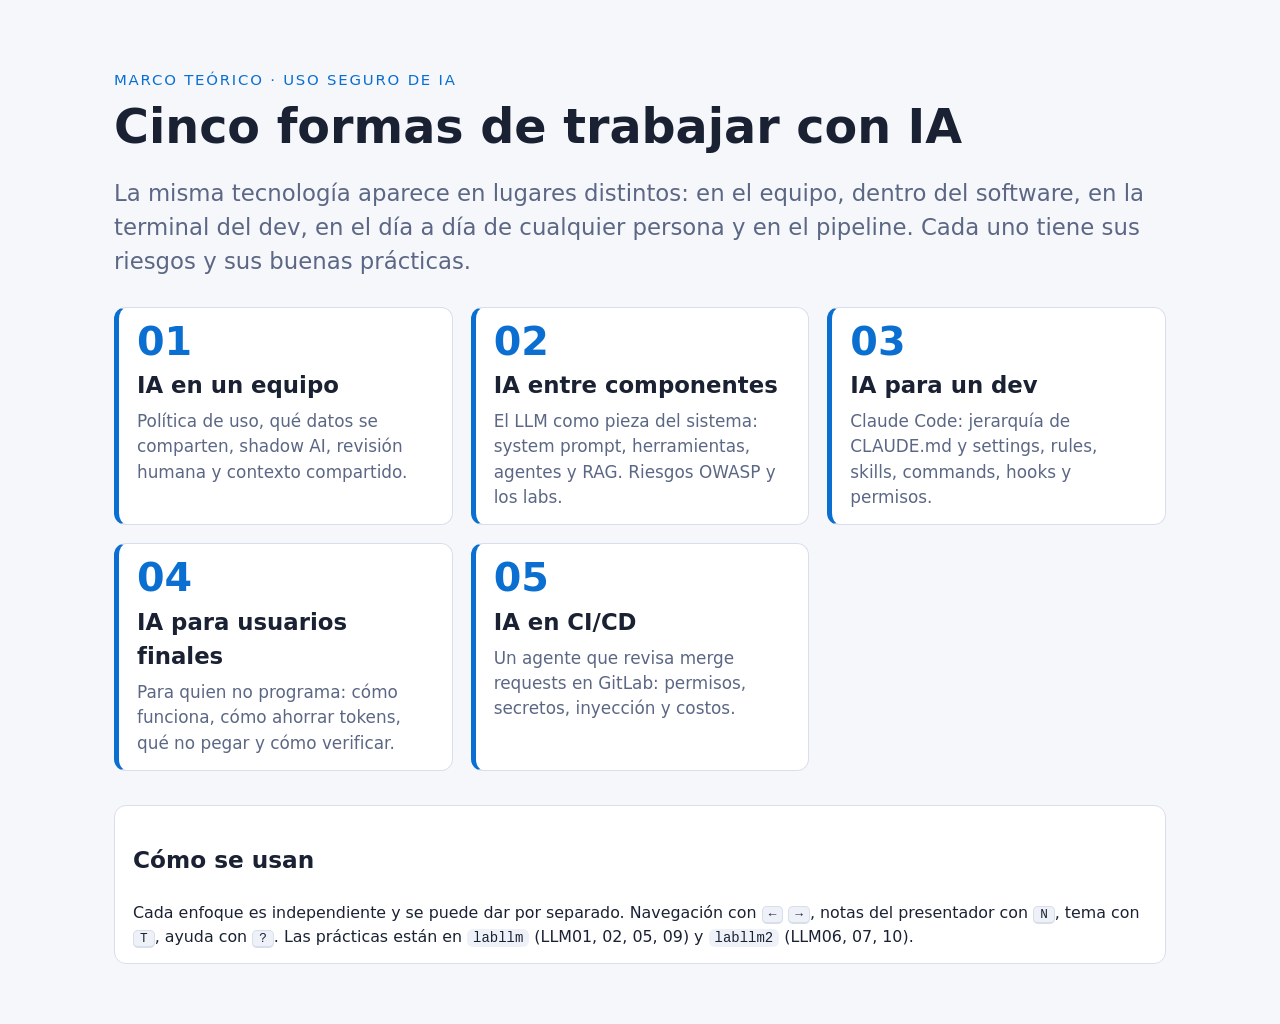
==== index.html @ 58c4e403 "Add interactive theory slides for five AI perspectives" ====
<!doctype html>
<html lang="es">
<head>
<meta charset="utf-8">
<meta name="viewport" content="width=device-width,initial-scale=1">
<title>Marco teórico · IA</title>
<link rel="stylesheet" href="deck.css">
<style>
body{overflow:auto}
main{max-width:1180px;margin:0 auto;padding:6vh max(16px,5vw) 60px}
h1{font-size:2.4em;line-height:1.1;margin:.2em 0}
.grid{display:grid;grid-template-columns:repeat(auto-fit,minmax(min(100%,300px),1fr));gap:18px;margin-top:28px}
a.card{display:block;text-decoration:none;color:var(--text);transition:transform .15s,border-color .15s}
a.card:hover{transform:translateY(-3px);border-color:var(--accent)}
a.card .n{font-size:2em;font-weight:800;color:var(--accent);line-height:1}
a.card h2{font-size:1.15em;margin:.3em 0}
a.card p{color:var(--muted);font-size:.85em;margin:0}
.layers{margin-top:34px}
</style>
</head>
<body>
<main>
  <p class="kicker">Marco teórico · Uso seguro de IA</p>
  <h1>Cinco formas de trabajar con IA</h1>
  <p class="lead">La misma tecnología aparece en lugares distintos: en el equipo, dentro del software, en la terminal del dev, en el día a día de cualquier persona y en el pipeline. Cada uno tiene sus riesgos y sus buenas prácticas.</p>

  <div class="grid">
    <a class="card acc" href="01-team.html"><div class="n">01</div><h2>IA en un equipo</h2><p>Política de uso, qué datos se comparten, shadow AI, revisión humana y contexto compartido.</p></a>
    <a class="card acc" href="02-componentes.html"><div class="n">02</div><h2>IA entre componentes</h2><p>El LLM como pieza del sistema: system prompt, herramientas, agentes y RAG. Riesgos OWASP y los labs.</p></a>
    <a class="card acc" href="03-dev.html"><div class="n">03</div><h2>IA para un dev</h2><p>Claude Code: jerarquía de CLAUDE.md y settings, rules, skills, commands, hooks y permisos.</p></a>
    <a class="card acc" href="04-usuarios.html"><div class="n">04</div><h2>IA para usuarios finales</h2><p>Para quien no programa: cómo funciona, cómo ahorrar tokens, qué no pegar y cómo verificar.</p></a>
    <a class="card acc" href="05-cicd.html"><div class="n">05</div><h2>IA en CI/CD</h2><p>Un agente que revisa merge requests en GitLab: permisos, secretos, inyección y costos.</p></a>
  </div>

  <div class="card layers">
    <h3>Cómo se usan</h3>
    <p class="small">Cada enfoque es independiente y se puede dar por separado. Navegación con <kbd>←</kbd> <kbd>→</kbd>, notas del presentador con <kbd>N</kbd>, tema con <kbd>T</kbd>, ayuda con <kbd>?</kbd>. Las prácticas están en <code>labllm</code> (LLM01, 02, 05, 09) y <code>labllm2</code> (LLM06, 07, 10).</p>
  </div>
</main>
</body>
</html>
---- deck.css ----
/* Shared slide engine styles. Same palette as labllm / labllm2. */
:root{--bg:#0f1420;--panel:#171e2e;--panel2:#1e2740;--text:#e8ecf4;--muted:#9aa6bf;--accent:#5eb6ff;--ok:#4cd391;--bad:#ff6b6b;--warn:#ffc94d;--line:#2a3550;--code:#0a0e18}
@media (prefers-color-scheme:light){:root:not([data-theme=dark]){--bg:#f6f7fb;--panel:#fff;--panel2:#eef1f8;--text:#1a2133;--muted:#5b6784;--accent:#0a6fd1;--ok:#13885a;--bad:#c93c3c;--warn:#a87400;--line:#d9deeb;--code:#f0f2f8}}
:root[data-theme=light]{--bg:#f6f7fb;--panel:#fff;--panel2:#eef1f8;--text:#1a2133;--muted:#5b6784;--accent:#0a6fd1;--ok:#13885a;--bad:#c93c3c;--warn:#a87400;--line:#d9deeb;--code:#f0f2f8}
*{box-sizing:border-box}
html,body{height:100%}
body{margin:0;background:var(--bg);color:var(--text);font:clamp(16px,1.55vw,22px)/1.5 system-ui,-apple-system,Segoe UI,Roboto,sans-serif;overflow:hidden}
a{color:var(--accent)}
code,pre,kbd{font-family:ui-monospace,Menlo,Consolas,monospace}
code{background:var(--panel2);padding:1px 6px;border-radius:6px;font-size:.88em}
pre{background:var(--code);border:1px solid var(--line);border-radius:10px;padding:12px 14px;overflow:auto;font-size:.72em;line-height:1.45;margin:0;white-space:pre}
kbd{background:var(--panel2);border:1px solid var(--line);border-bottom-width:2px;border-radius:5px;padding:0 6px;font-size:.8em}

/* Slides */
.slide{position:absolute;inset:0;display:none;flex-direction:column;justify-content:safe center;padding:4vh max(16px,6vw) 9vh;overflow:auto}
.slide.on{display:flex}
.slide>*{max-width:1180px;width:100%;margin-left:auto;margin-right:auto}
.slide h1{font-size:2.4em;line-height:1.1;margin:0 auto .3em}
.slide h2{font-size:1.6em;line-height:1.15;margin:0 auto .6em}
.slide h3{font-size:1em;margin:0 0 .3em;color:var(--accent)}
.slide p{margin:0 auto .6em}
.slide ul,.slide ol{margin:0 auto .6em;padding-left:1.2em}
.slide li{margin:.25em 0}
.kicker{font-size:.75em;letter-spacing:.12em;text-transform:uppercase;color:var(--accent);margin-bottom:.4em!important}
.lead{font-size:1.15em;color:var(--muted)}
.muted{color:var(--muted)}
.small{font-size:.8em}
.cover{text-align:left}
.cover h1{font-size:3em}

/* Layout helpers */
.cols{display:grid;grid-template-columns:repeat(auto-fit,minmax(min(100%,280px),1fr));gap:18px}
.cols.c3{grid-template-columns:repeat(auto-fit,minmax(min(100%,230px),1fr))}
.card{background:var(--panel);border:1px solid var(--line);border-radius:12px;padding:14px 18px}
.card p:last-child,.card ul:last-child{margin-bottom:0}
.card.ok{border-left:5px solid var(--ok)}
.card.bad{border-left:5px solid var(--bad)}
.card.warn{border-left:5px solid var(--warn)}
.card.acc{border-left:5px solid var(--accent)}
.analogy{background:var(--panel2);border-radius:12px;padding:16px 20px;border-left:5px solid var(--warn)}
.analogy::before{content:"Analogía";display:block;font-size:.7em;letter-spacing:.12em;text-transform:uppercase;color:var(--warn);font-weight:700;margin-bottom:.3em}
.tag{display:inline-block;font-size:.7em;font-weight:700;padding:2px 9px;border-radius:99px;background:color-mix(in srgb,var(--accent) 20%,transparent);color:var(--accent);margin:0 4px 4px 0;white-space:nowrap}
.tag.bad{background:color-mix(in srgb,var(--bad) 20%,transparent);color:var(--bad)}
.tag.ok{background:color-mix(in srgb,var(--ok) 20%,transparent);color:var(--ok)}
.tag.warn{background:color-mix(in srgb,var(--warn) 22%,transparent);color:var(--warn)}
table{border-collapse:collapse;width:100%;font-size:.82em}
th,td{text-align:left;padding:7px 10px;border-bottom:1px solid var(--line);vertical-align:top}
th{color:var(--muted);font-weight:600}
.checklist{list-style:none;padding-left:0!important}
.checklist li{padding-left:1.6em;position:relative}
.checklist li::before{content:"☐";position:absolute;left:0;color:var(--accent)}
.checklist li.done::before{content:"☑";color:var(--ok)}
.checklist li{cursor:pointer}

/* Step-by-step reveal */
.step{opacity:0;transform:translateY(6px);transition:opacity .25s,transform .25s;pointer-events:none}
.step.shown{opacity:1;transform:none;pointer-events:auto}

/* Buttons / inputs for widgets */
button.b{background:var(--accent);color:#fff;border:0;border-radius:8px;padding:8px 14px;font:inherit;font-size:.85em;cursor:pointer}
button.b.ghost{background:var(--panel2);color:var(--text);border:1px solid var(--line)}
button.b.on{outline:2px solid var(--accent);outline-offset:2px}
textarea,input[type=text],input[type=number],select{background:var(--code);color:var(--text);border:1px solid var(--line);border-radius:8px;padding:8px 10px;font:inherit;font-size:.85em;width:100%}
textarea{resize:vertical;min-height:6em}
.row{display:flex;gap:10px;flex-wrap:wrap;align-items:center}

/* Chrome: progress, nav, notes, help */
.progress{position:fixed;left:0;top:0;height:4px;background:var(--accent);transition:width .2s;z-index:5}
.nav{position:fixed;right:14px;bottom:12px;display:flex;gap:6px;align-items:center;z-index:6;font-size:14px}
.nav button{background:var(--panel);color:var(--text);border:1px solid var(--line);border-radius:8px;width:36px;height:34px;font:inherit;cursor:pointer}
.nav .count{color:var(--muted);min-width:56px;text-align:center}
.home{position:fixed;left:14px;bottom:12px;font-size:14px;color:var(--muted);z-index:6;text-decoration:none}
.home:hover{color:var(--accent)}
.notes{display:none}
body.show-notes .slide.on .notes{display:block;position:fixed;left:0;right:0;bottom:0;max-height:32vh;overflow:auto;margin:0;max-width:none;background:var(--panel);border-top:2px solid var(--warn);padding:10px max(16px,6vw) 54px;font-size:.75em;color:var(--text);z-index:4}
body.show-notes .slide.on .notes::before{content:"Notas del presentador";display:block;color:var(--warn);font-weight:700;font-size:.85em;margin-bottom:4px}
.help{position:fixed;inset:0;display:none;align-items:center;justify-content:center;background:color-mix(in srgb,var(--bg) 80%,transparent);z-index:10}
.help.on{display:flex}
.help .card{max-width:420px;font-size:15px}
.help td{border:0;padding:3px 8px}

@media (max-width:700px){
  body{overflow:auto}
  .slide h1,.cover h1{font-size:1.9em}
  .slide h2{font-size:1.35em}
  .slide{padding-bottom:70px}
}
@media print{
  body{overflow:visible}
  .slide{display:flex!important;position:relative;min-height:100vh;page-break-after:always}
  .step{opacity:1!important;transform:none!important}
  .nav,.home,.progress{display:none}
}
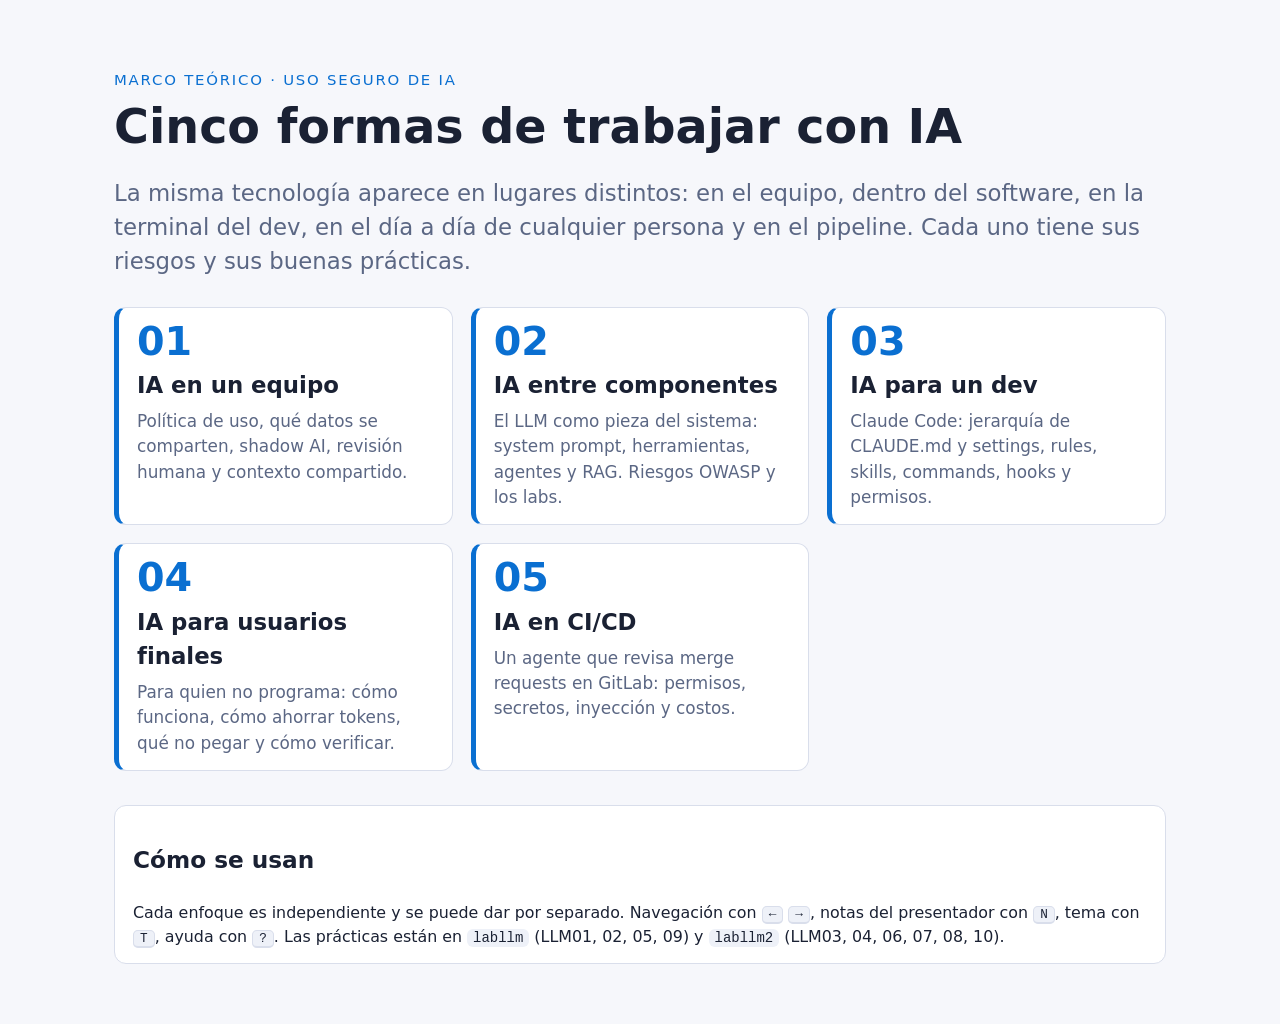
==== commit 9f84aba5: "Cover LLM03, LLM04 and LLM08 in theory decks" ====
--- a/index.html
+++ b/index.html
@@ -34,7 +34,7 @@
 
   <div class="card layers">
     <h3>Cómo se usan</h3>
-    <p class="small">Cada enfoque es independiente y se puede dar por separado. Navegación con <kbd>←</kbd> <kbd>→</kbd>, notas del presentador con <kbd>N</kbd>, tema con <kbd>T</kbd>, ayuda con <kbd>?</kbd>. Las prácticas están en <code>labllm</code> (LLM01, 02, 05, 09) y <code>labllm2</code> (LLM06, 07, 10).</p>
+    <p class="small">Cada enfoque es independiente y se puede dar por separado. Navegación con <kbd>←</kbd> <kbd>→</kbd>, notas del presentador con <kbd>N</kbd>, tema con <kbd>T</kbd>, ayuda con <kbd>?</kbd>. Las prácticas están en <code>labllm</code> (LLM01, 02, 05, 09) y <code>labllm2</code> (LLM03, 04, 06, 07, 08, 10).</p>
   </div>
 </main>
 </body>
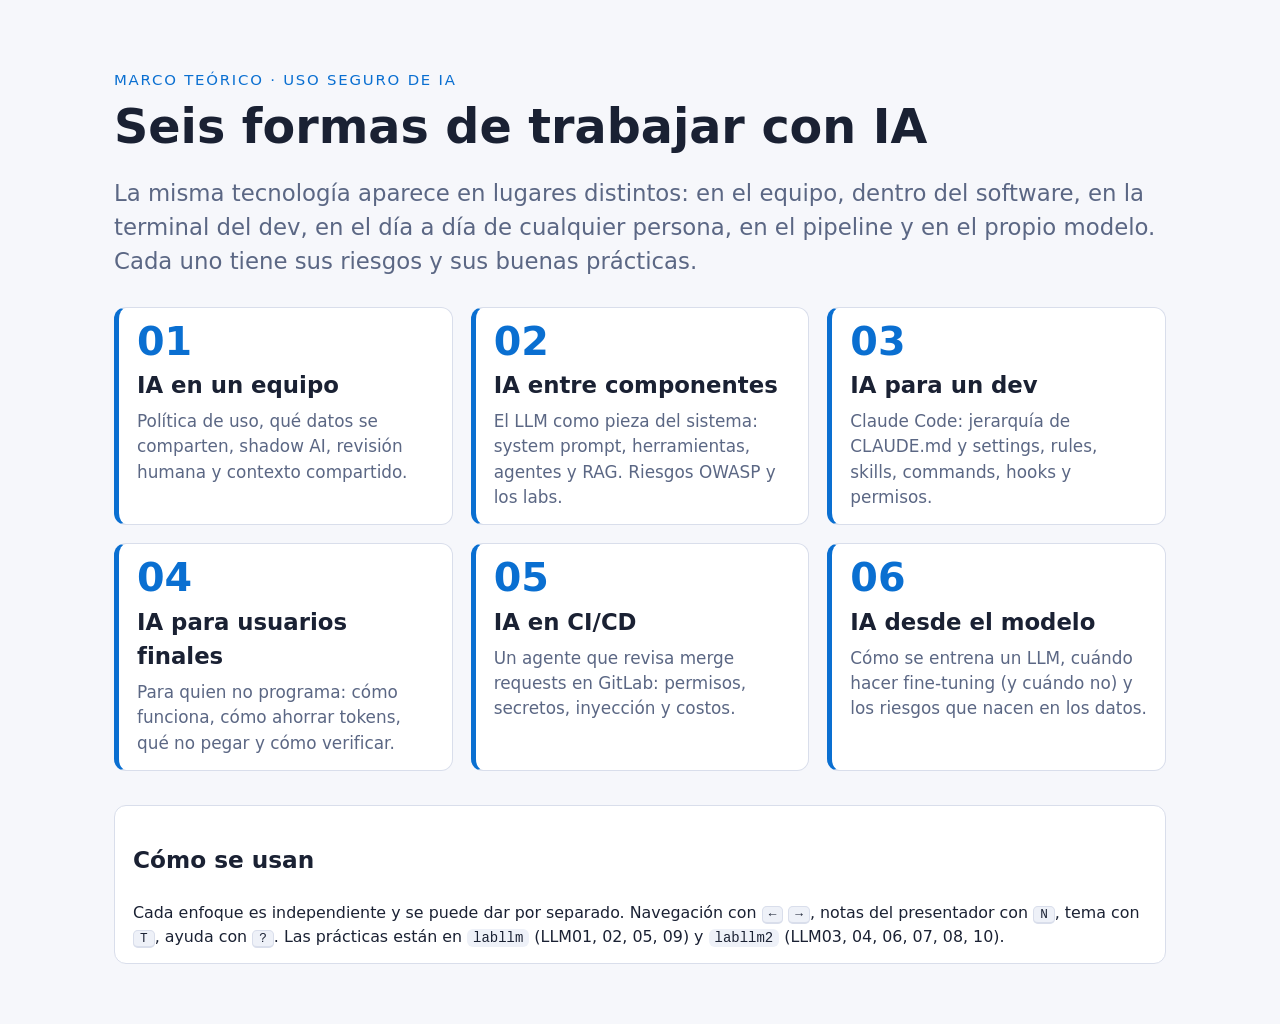
==== commit e0ea1839: "Add model and fine-tuning perspective deck" ====
--- a/index.html
+++ b/index.html
@@ -21,8 +21,8 @@
 <body>
 <main>
   <p class="kicker">Marco teórico · Uso seguro de IA</p>
-  <h1>Cinco formas de trabajar con IA</h1>
-  <p class="lead">La misma tecnología aparece en lugares distintos: en el equipo, dentro del software, en la terminal del dev, en el día a día de cualquier persona y en el pipeline. Cada uno tiene sus riesgos y sus buenas prácticas.</p>
+  <h1>Seis formas de trabajar con IA</h1>
+  <p class="lead">La misma tecnología aparece en lugares distintos: en el equipo, dentro del software, en la terminal del dev, en el día a día de cualquier persona, en el pipeline y en el propio modelo. Cada uno tiene sus riesgos y sus buenas prácticas.</p>
 
   <div class="grid">
     <a class="card acc" href="01-team.html"><div class="n">01</div><h2>IA en un equipo</h2><p>Política de uso, qué datos se comparten, shadow AI, revisión humana y contexto compartido.</p></a>
@@ -30,6 +30,7 @@
     <a class="card acc" href="03-dev.html"><div class="n">03</div><h2>IA para un dev</h2><p>Claude Code: jerarquía de CLAUDE.md y settings, rules, skills, commands, hooks y permisos.</p></a>
     <a class="card acc" href="04-usuarios.html"><div class="n">04</div><h2>IA para usuarios finales</h2><p>Para quien no programa: cómo funciona, cómo ahorrar tokens, qué no pegar y cómo verificar.</p></a>
     <a class="card acc" href="05-cicd.html"><div class="n">05</div><h2>IA en CI/CD</h2><p>Un agente que revisa merge requests en GitLab: permisos, secretos, inyección y costos.</p></a>
+    <a class="card acc" href="06-modelo.html"><div class="n">06</div><h2>IA desde el modelo</h2><p>Cómo se entrena un LLM, cuándo hacer fine-tuning (y cuándo no) y los riesgos que nacen en los datos.</p></a>
   </div>
 
   <div class="card layers">
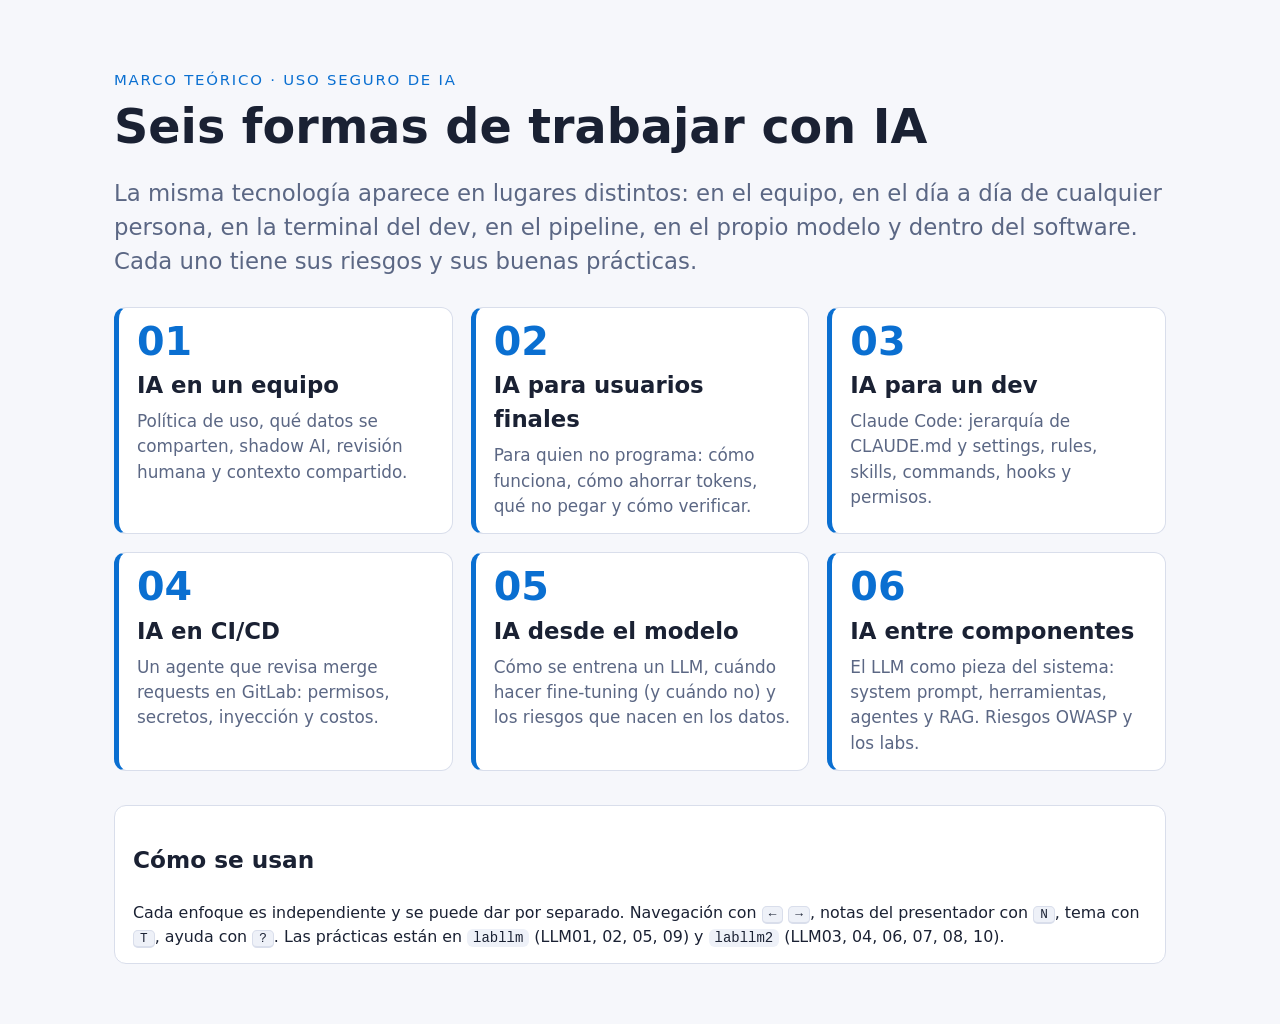
==== commit 7aa7e418: "ppt" ====
--- a/index.html
+++ b/index.html
@@ -22,15 +22,15 @@
 <main>
   <p class="kicker">Marco teórico · Uso seguro de IA</p>
   <h1>Seis formas de trabajar con IA</h1>
-  <p class="lead">La misma tecnología aparece en lugares distintos: en el equipo, dentro del software, en la terminal del dev, en el día a día de cualquier persona, en el pipeline y en el propio modelo. Cada uno tiene sus riesgos y sus buenas prácticas.</p>
+  <p class="lead">La misma tecnología aparece en lugares distintos: en el equipo, en el día a día de cualquier persona, en la terminal del dev, en el pipeline, en el propio modelo y dentro del software. Cada uno tiene sus riesgos y sus buenas prácticas.</p>
 
   <div class="grid">
     <a class="card acc" href="01-team.html"><div class="n">01</div><h2>IA en un equipo</h2><p>Política de uso, qué datos se comparten, shadow AI, revisión humana y contexto compartido.</p></a>
-    <a class="card acc" href="02-componentes.html"><div class="n">02</div><h2>IA entre componentes</h2><p>El LLM como pieza del sistema: system prompt, herramientas, agentes y RAG. Riesgos OWASP y los labs.</p></a>
+    <a class="card acc" href="02-usuarios.html"><div class="n">02</div><h2>IA para usuarios finales</h2><p>Para quien no programa: cómo funciona, cómo ahorrar tokens, qué no pegar y cómo verificar.</p></a>
     <a class="card acc" href="03-dev.html"><div class="n">03</div><h2>IA para un dev</h2><p>Claude Code: jerarquía de CLAUDE.md y settings, rules, skills, commands, hooks y permisos.</p></a>
-    <a class="card acc" href="04-usuarios.html"><div class="n">04</div><h2>IA para usuarios finales</h2><p>Para quien no programa: cómo funciona, cómo ahorrar tokens, qué no pegar y cómo verificar.</p></a>
-    <a class="card acc" href="05-cicd.html"><div class="n">05</div><h2>IA en CI/CD</h2><p>Un agente que revisa merge requests en GitLab: permisos, secretos, inyección y costos.</p></a>
-    <a class="card acc" href="06-modelo.html"><div class="n">06</div><h2>IA desde el modelo</h2><p>Cómo se entrena un LLM, cuándo hacer fine-tuning (y cuándo no) y los riesgos que nacen en los datos.</p></a>
+    <a class="card acc" href="04-cicd.html"><div class="n">04</div><h2>IA en CI/CD</h2><p>Un agente que revisa merge requests en GitLab: permisos, secretos, inyección y costos.</p></a>
+    <a class="card acc" href="05-modelo.html"><div class="n">05</div><h2>IA desde el modelo</h2><p>Cómo se entrena un LLM, cuándo hacer fine-tuning (y cuándo no) y los riesgos que nacen en los datos.</p></a>
+    <a class="card acc" href="06-componentes.html"><div class="n">06</div><h2>IA entre componentes</h2><p>El LLM como pieza del sistema: system prompt, herramientas, agentes y RAG. Riesgos OWASP y los labs.</p></a>
   </div>
 
   <div class="card layers">
